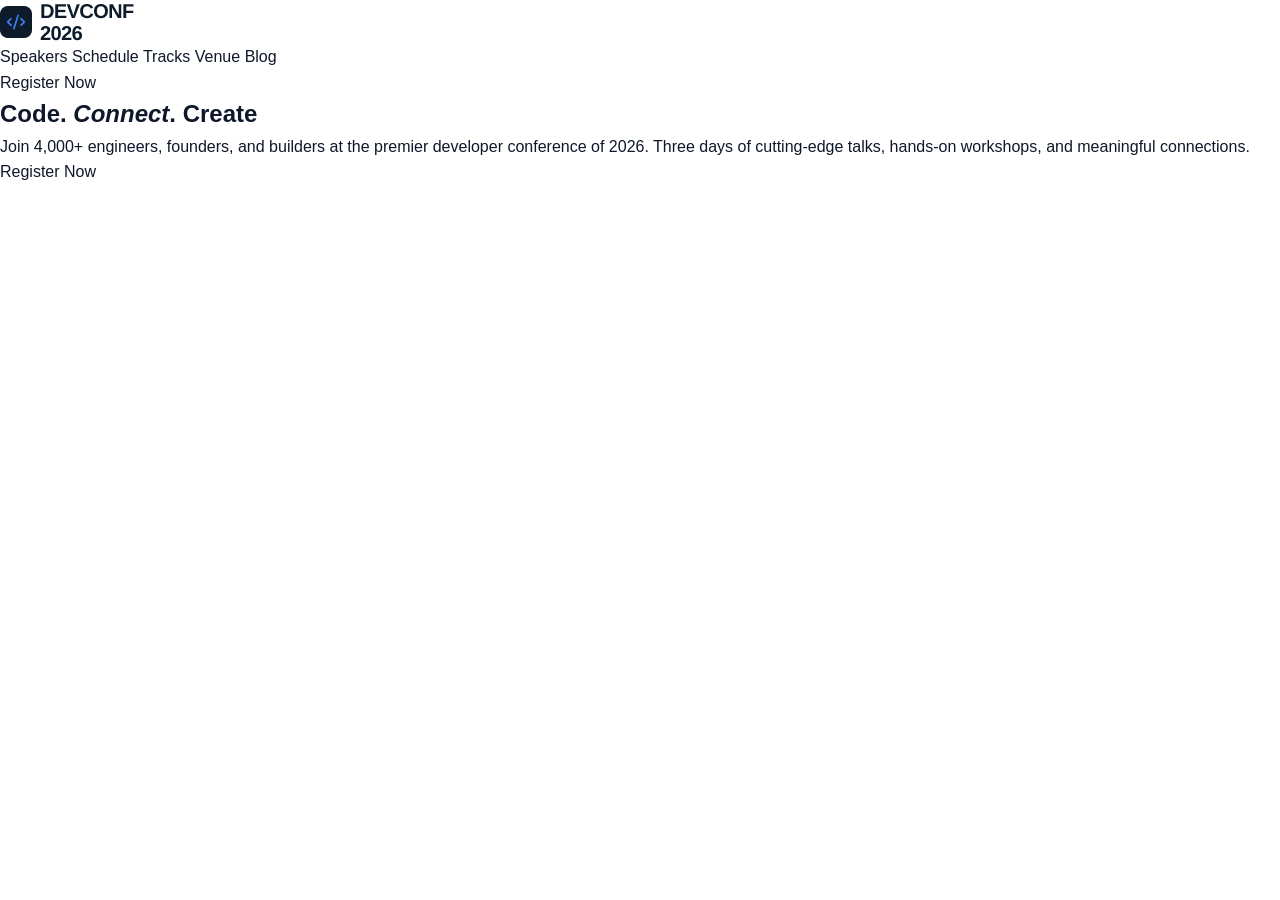
==== index.html @ ef8db21b "first task dn" ====
<!DOCTYPE html>
<html lang="en">
<head>
    <meta charset="UTF-8">
    <meta name="viewport" content="width=device-width, initial-scale=1.0">
    <title>DEVCONF 2026</title>
    <link rel="stylesheet" href="./style.css">
</head>
<body>
    <header class="navbar">
    <a href="#top" class="logo">
      <img src="./assets/logo.png" alt="DEVCONF 2026 logo" class="logo-img">
    </a>

    <nav class="nav-links">
      <a href="#speakers">Speakers</a>
      <a href="#schedule">Schedule</a>
      <a href="#tracks">Tracks</a>
      <a href="#venue">Venue</a>
      <a href="#blog">Blog</a>
    </nav>

    <a href="#pricing" class="btn btn-primary nav-cta">Register Now</a>
  </header>
  <section class="hero" id="top">
    <div class="hero-overlay"></div>
    <div class="hero-content">
      <h1 class="hero-heading">Code. <em>Connect</em>. Create</h1>
      <p class="hero-subtext">
        Join 4,000+ engineers, founders, and builders at the premier
        developer conference of 2026. Three days of cutting-edge talks,
        hands-on workshops, and meaningful connections.
      </p>
      <a href="#pricing" class="btn btn-primary hero-cta">Register Now</a>
    </div>
  </section>

</body>
</html>
---- style.css ----
:root {
  --bg: #FFFFFF;
  --bg-soft: #F8FAFC;
  --border: #E6E9F0;
  --text: #0F172A;
  --text-muted: #64748B;
  --accent: #3D5AFE;
  --accent-dark: #2F46D6;
  --navy: #0F1B33;
  --navy-soft: #C9D3F5;

  --font-body: 'Inter', sans-serif;
  --max-width: 1140px;
}
* {
  box-sizing: border-box;
  margin: 0;
  padding: 0;
}

html {
  scroll-behavior: smooth;
}

body {
  background: var(--bg);
  color: var(--text);
  font-family: var(--font-body);
  line-height: 1.6;
  -webkit-font-smoothing: antialiased;
}

a {
  color: inherit;
  text-decoration: none;
}
ul {
  list-style: none;
}

img {
  display: block;
  max-width: 100%;
}

:focus-visible {
  outline: 2px solid var(--accent);
  outline-offset: 3px;
}

.section-heading {
  font-weight: 800;
  font-size: clamp(1.75rem, 3vw, 2.4rem);
  text-align: center;
  margin-bottom: 0.6rem;
  letter-spacing: -0.01em;
}

.section-subtext {
  text-align: center;
  color: var(--text-muted);
  margin-bottom: 3rem;
}
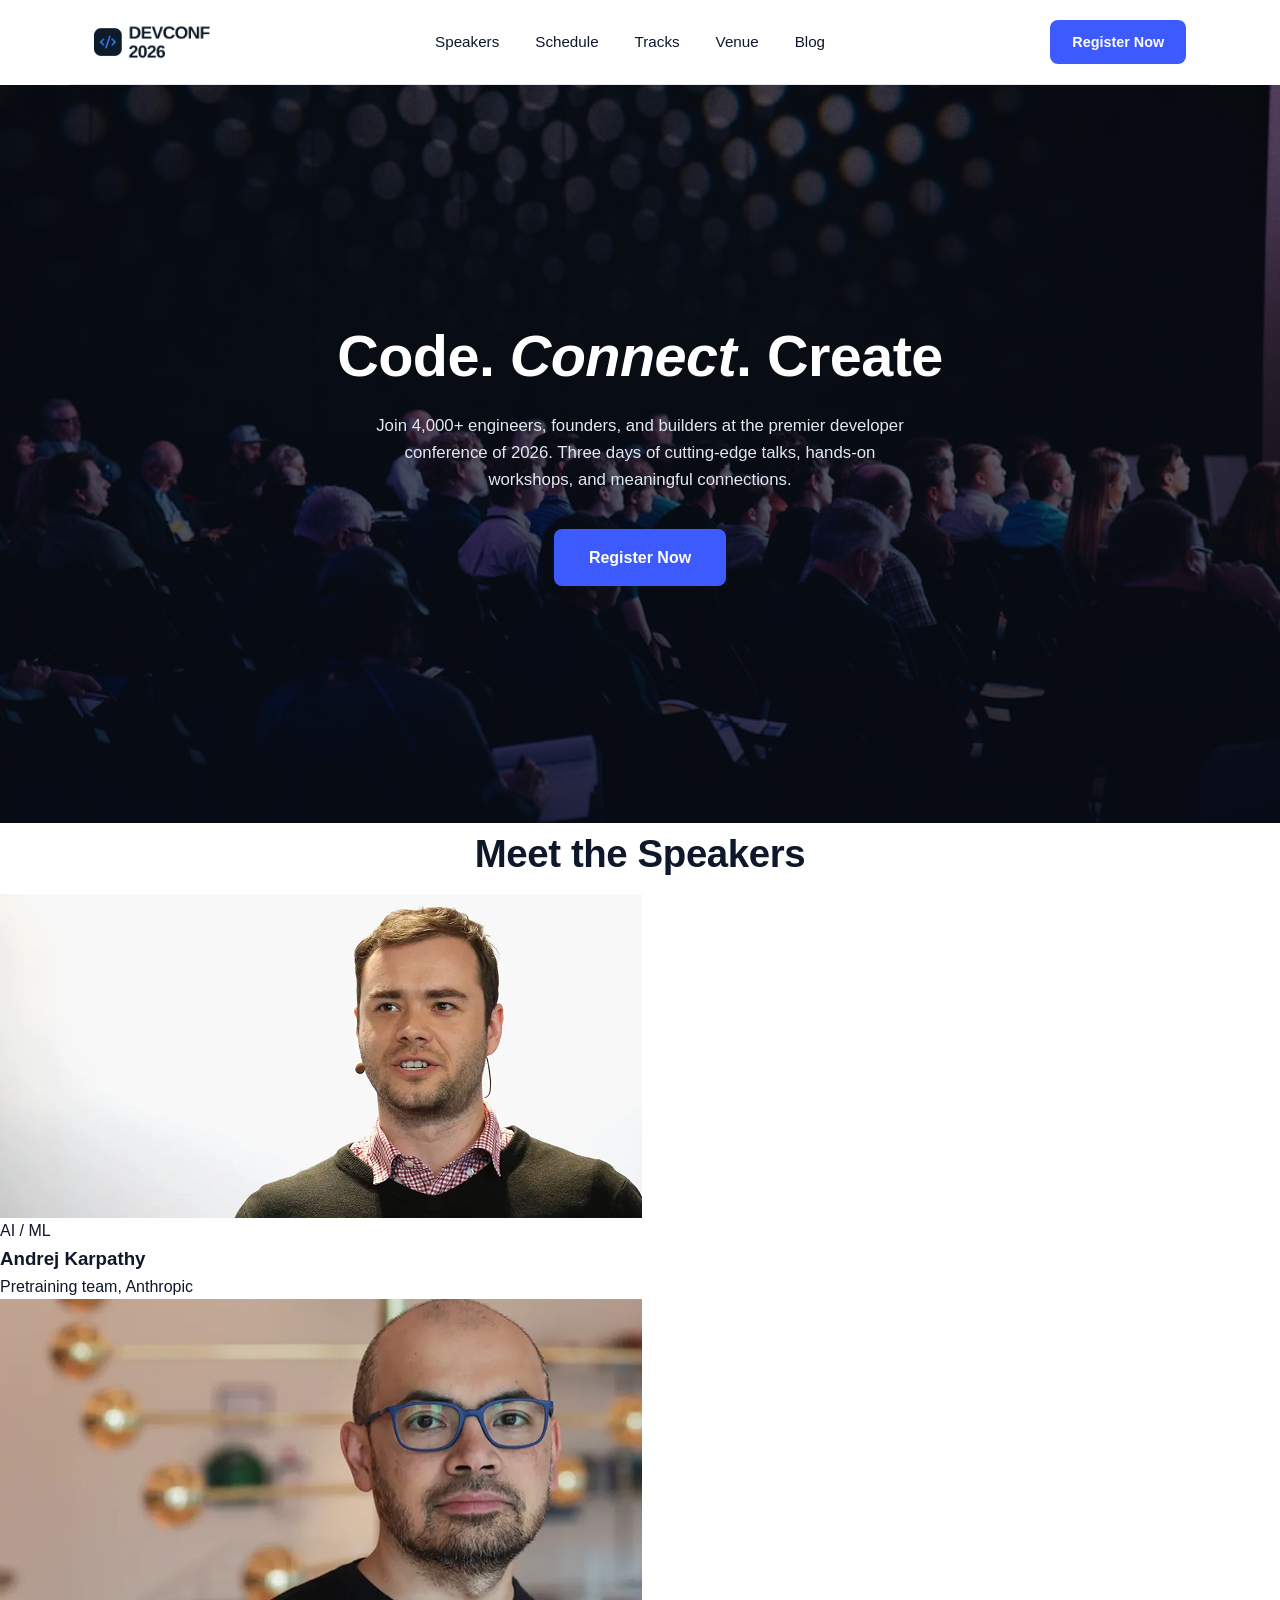
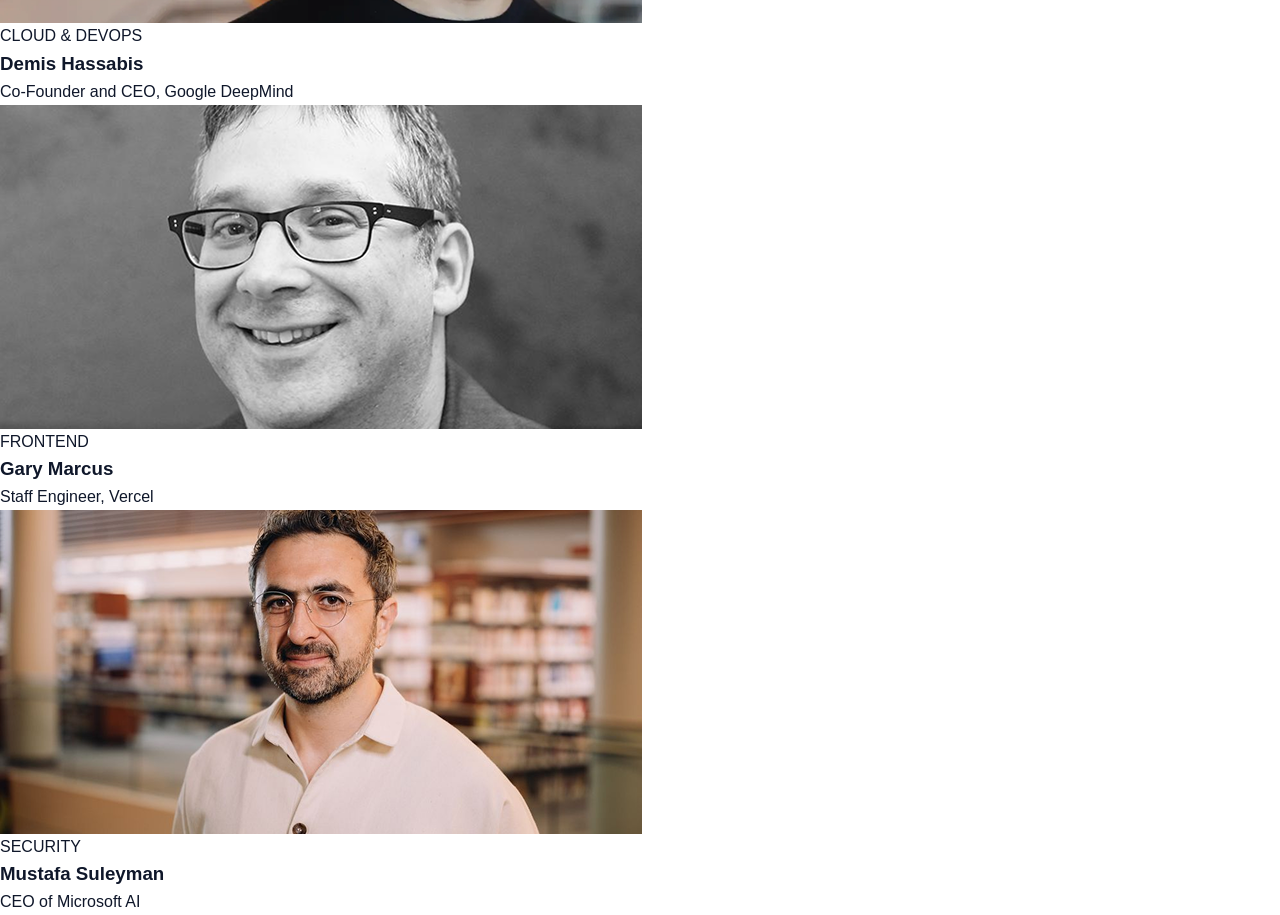
==== commit 67ceac10: "speakers without colour" ====
--- a/index.html
+++ b/index.html
@@ -34,6 +34,48 @@
       <a href="#pricing" class="btn btn-primary hero-cta">Register Now</a>
     </div>
   </section>
+ <section class="speakers" id="speakers">
+    <h2 class="section-heading">Meet the Speakers</h2>
 
+    <div class="speaker-grid">
+
+      <article class="speaker-card">
+        <img src="./assets/andrej.png" alt="Photo of Andrej Karpathy" class="speaker-photo">
+        <div class="speaker-body">
+          <span class="tag">AI / ML</span>
+          <h3 class="speaker-name">Andrej Karpathy</h3>
+          <p class="speaker-title">Pretraining team, Anthropic</p>
+        </div>
+      </article>
+
+      <article class="speaker-card">
+        <img src="./assets/demis.png" alt="Photo of Demis Hassabis" class="speaker-photo">
+        <div class="speaker-body">
+          <span class="tag">CLOUD &amp; DEVOPS</span>
+          <h3 class="speaker-name">Demis Hassabis</h3>
+          <p class="speaker-title">Co-Founder and CEO, Google DeepMind</p>
+        </div>
+      </article>
+
+      <article class="speaker-card">
+        <img src="./assets/gary.png" alt="Photo of Gary Marcus" class="speaker-photo">
+        <div class="speaker-body">
+          <span class="tag">FRONTEND</span>
+          <h3 class="speaker-name">Gary Marcus</h3>
+          <p class="speaker-title">Staff Engineer, Vercel</p>
+        </div>
+      </article>
+
+      <article class="speaker-card">
+        <img src="./assets/mustafa.png" alt="Photo of Mustafa Suleyman" class="speaker-photo">
+        <div class="speaker-body">
+          <span class="tag">SECURITY</span>
+          <h3 class="speaker-name">Mustafa Suleyman</h3>
+          <p class="speaker-title">CEO of Microsoft AI</p>
+        </div>
+      </article>
+
+    </div>
+  </section>
 </body>
 </html>
--- a/style.css
+++ b/style.css
@@ -5,7 +5,7 @@
   --text: #0F172A;
   --text-muted: #64748B;
   --accent: #3D5AFE;
-  --accent-dark: #2F46D6;
+  --accent-dark: #2fbdd6;
   --navy: #0F1B33;
   --navy-soft: #C9D3F5;
 
@@ -61,3 +61,122 @@
   color: var(--text-muted);
   margin-bottom: 3rem;
 }
+.btn {
+  display: inline-block;
+  font-family: var(--font-body);
+  font-weight: 600;
+  font-size: 0.95rem;
+  padding: 0.75rem 1.6rem;
+  border-radius: 8px;
+  border: 1.5px solid transparent;
+  cursor: pointer;
+  transition: transform 0.15s ease, background 0.15s ease, border-color 0.15s ease;
+}
+
+.btn:hover {
+  transform: translateY(-2px);
+}
+
+.btn-primary {
+  background: var(--accent);
+  color: #FFFFFF;
+}
+
+.btn-primary:hover {
+  background: var(--accent-dark);
+}
+
+.btn-outline {
+  background: #FFFFFF;
+  color: var(--accent);
+  border-color: var(--accent);
+}
+
+.btn-outline:hover {
+  background: var(--accent);
+  color: #FFFFFF;
+}
+.navbar {
+  display: flex;
+  align-items: center;
+  justify-content: space-between;
+  max-width: var(--max-width);
+  margin: 0 auto;
+  padding: 1.25rem 1.5rem;
+  border-bottom: 1px solid var(--border);
+}
+
+.logo-img {
+  height: 38px;
+  width: auto;
+}
+
+.nav-links {
+  display: flex;
+  gap: 2.25rem;
+  font-size: 0.95rem;
+  font-weight: 500;
+}
+
+.nav-links a {
+  color: var(--text);
+  transition: color 0.15s ease;
+}
+
+.nav-links a:hover {
+  color: var(--accent);
+}
+
+.nav-cta {
+  padding: 0.6rem 1.3rem;
+  font-size: 0.9rem;
+}
+.hero {
+  position: relative;
+  min-height: 82vh;
+  display: flex;
+  align-items: center;
+  justify-content: center;
+  background: url('./assets/banner.jpg') center / cover no-repeat;
+  overflow: hidden;
+}
+
+.hero-overlay {
+  position: absolute;
+  inset: 0;
+  background: linear-gradient(180deg, rgba(6, 10, 20, 0.55) 0%, rgba(6, 10, 20, 0.78) 100%);
+}
+
+.hero-content {
+  position: relative;
+  z-index: 1;
+  text-align: center;
+  max-width: 700px;
+  padding: 0 1.5rem;
+  color: #FFFFFF;
+}
+
+.hero-heading {
+  font-weight: 800;
+  font-size: clamp(2.25rem, 5.5vw, 3.6rem);
+  line-height: 1.15;
+  margin-bottom: 1.5rem;
+  letter-spacing: -0.01em;
+}
+
+.hero-heading em {
+  font-style: italic;
+  font-weight: 800;
+}
+
+.hero-subtext {
+  color: #E2E8F0;
+  font-size: 1.05rem;
+  max-width: 560px;
+  margin: 0 auto 2.25rem;
+}
+
+.hero-cta {
+  font-size: 1rem;
+  padding: 0.9rem 2.1rem;
+}
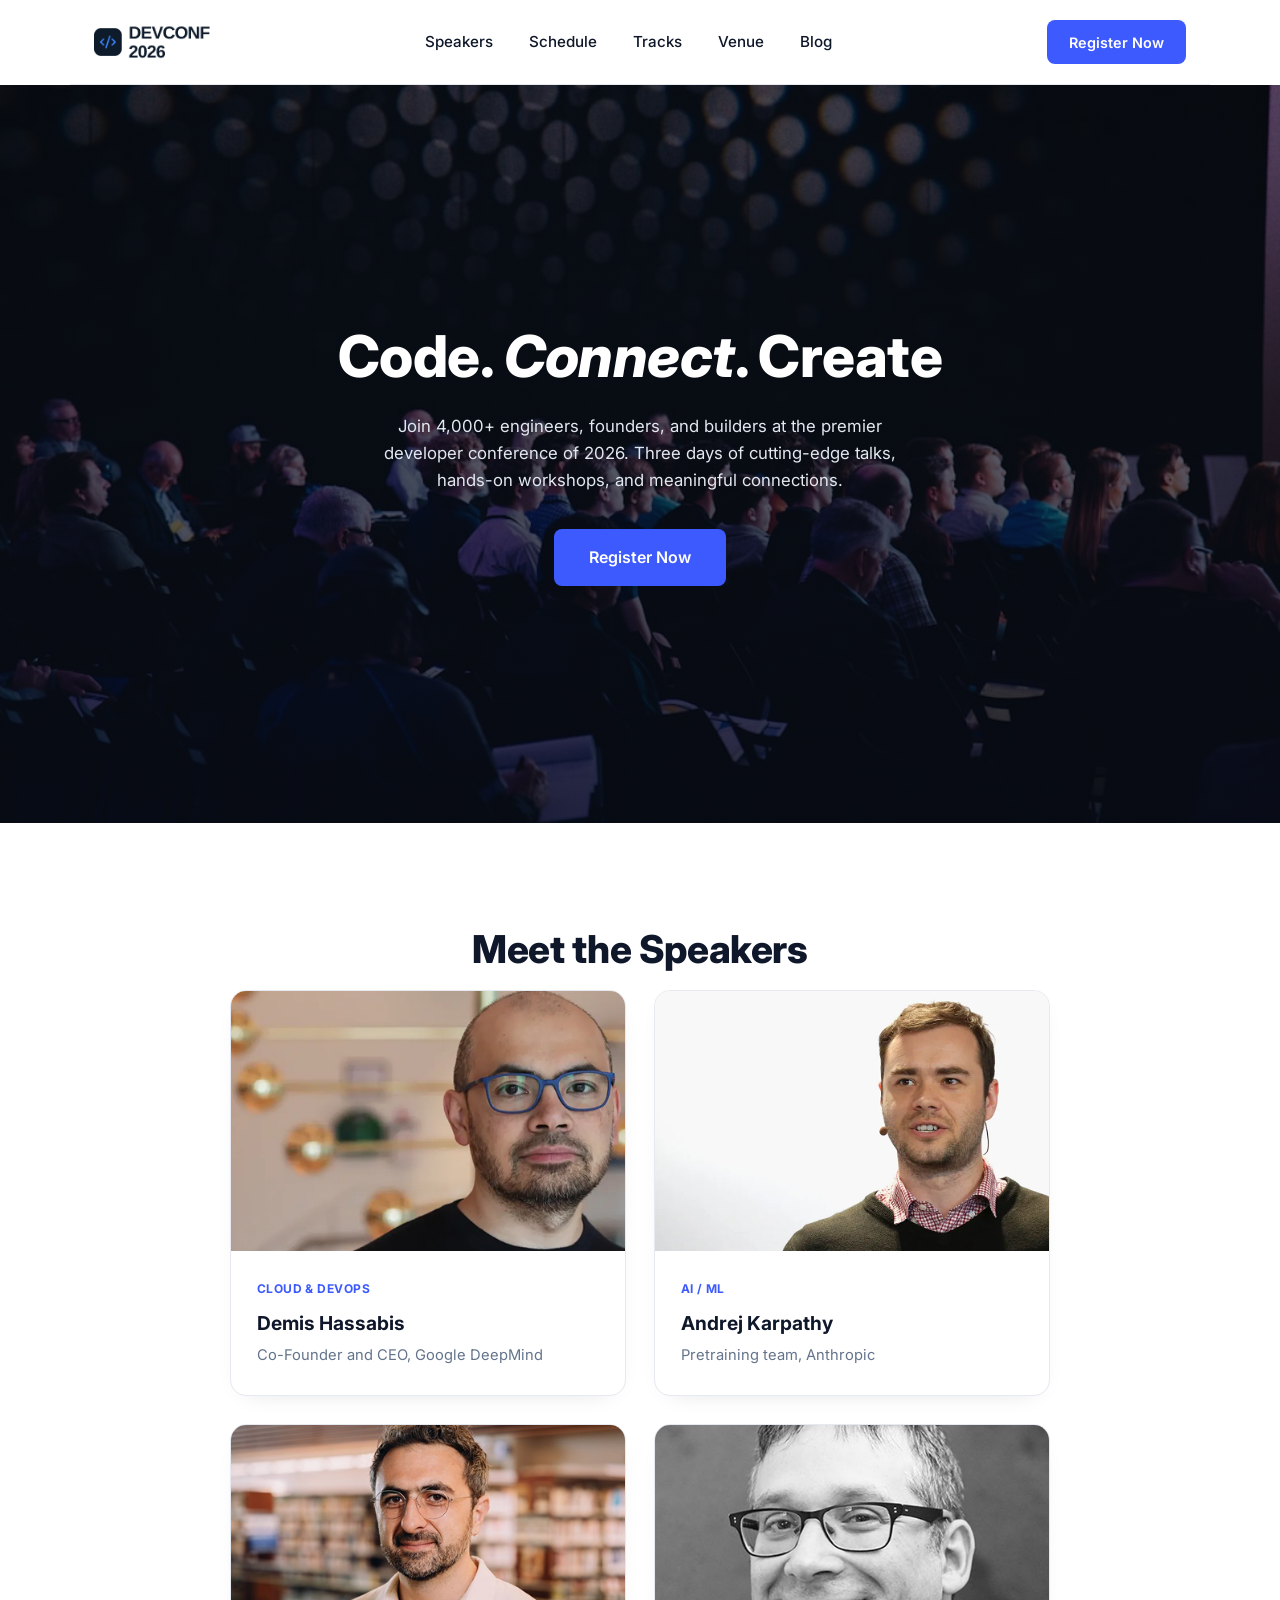
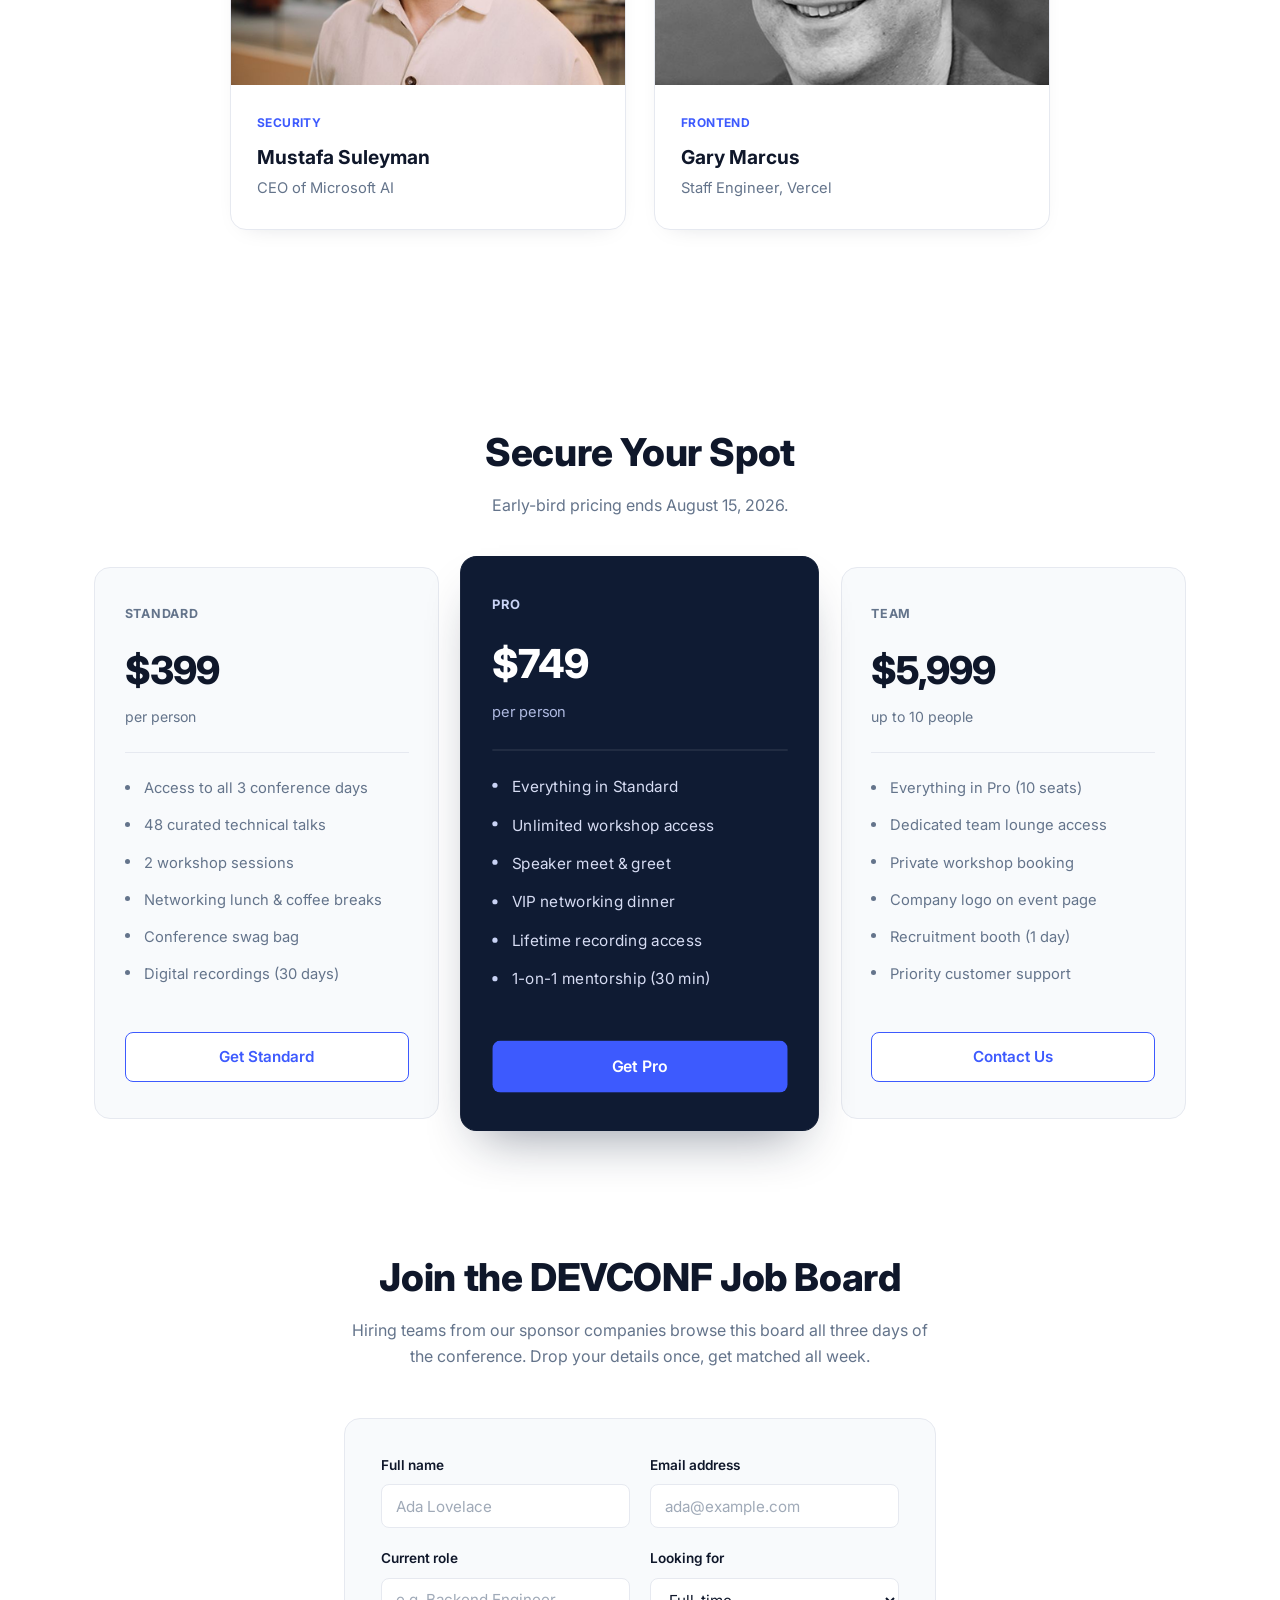
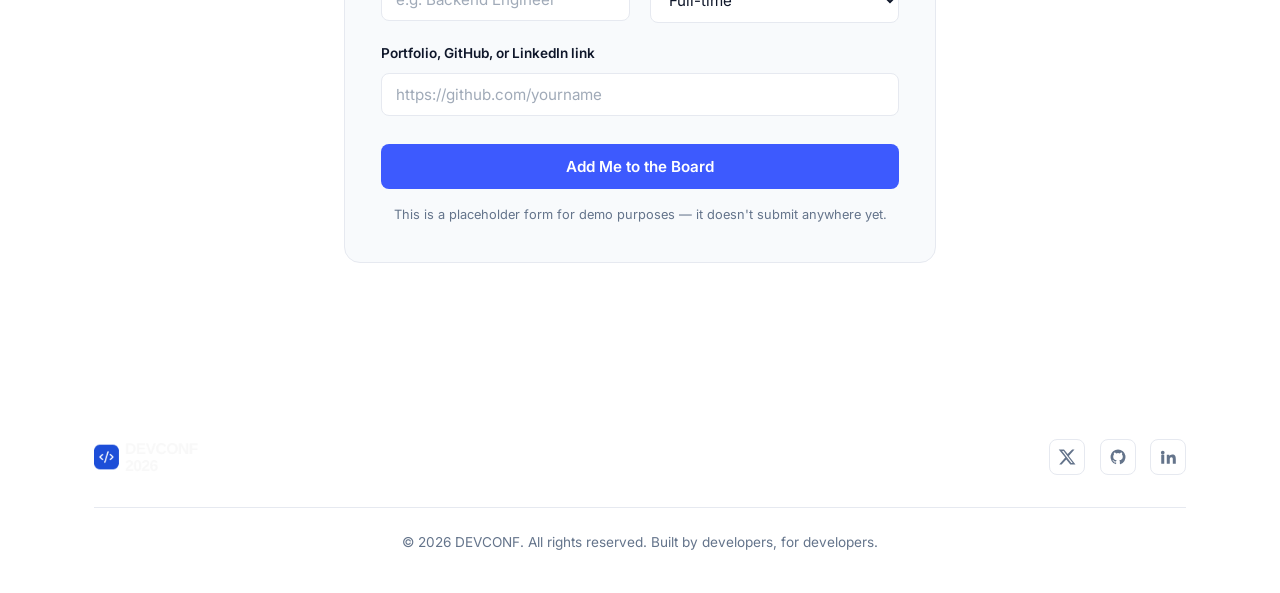
==== commit 2e319d79: "first commit" ====
--- a/index.html
+++ b/index.html
@@ -4,6 +4,9 @@
     <meta charset="UTF-8">
     <meta name="viewport" content="width=device-width, initial-scale=1.0">
     <title>DEVCONF 2026</title>
+    <link rel="preconnect" href="https://fonts.googleapis.com">
+  <link rel="preconnect" href="https://fonts.gstatic.com" crossorigin>
+  <link href="https://fonts.googleapis.com/css2?family=Inter:wght@400;500;600;700;800&display=swap" rel="stylesheet">
     <link rel="stylesheet" href="./style.css">
 </head>
 <body>
@@ -39,6 +42,15 @@
 
     <div class="speaker-grid">
 
+       <article class="speaker-card">
+        <img src="./assets/demis.png" alt="Photo of Demis Hassabis" class="speaker-photo">
+        <div class="speaker-body">
+          <span class="tag">CLOUD & DEVOPS</span>
+          <h3 class="speaker-name">Demis Hassabis</h3>
+          <p class="speaker-title">Co-Founder and CEO, Google DeepMind</p>
+        </div>
+      </article>
+
       <article class="speaker-card">
         <img src="./assets/andrej.png" alt="Photo of Andrej Karpathy" class="speaker-photo">
         <div class="speaker-body">
@@ -48,12 +60,13 @@
         </div>
       </article>
 
+      
       <article class="speaker-card">
-        <img src="./assets/demis.png" alt="Photo of Demis Hassabis" class="speaker-photo">
-        <div class="speaker-body">
-          <span class="tag">CLOUD &amp; DEVOPS</span>
-          <h3 class="speaker-name">Demis Hassabis</h3>
-          <p class="speaker-title">Co-Founder and CEO, Google DeepMind</p>
+        <img src="./assets/mustafa.png" alt="Photo of Mustafa Suleyman" class="speaker-photo">
+        <div class="speaker-body">
+          <span class="tag">SECURITY</span>
+          <h3 class="speaker-name">Mustafa Suleyman</h3>
+          <p class="speaker-title">CEO of Microsoft AI</p>
         </div>
       </article>
 
@@ -66,16 +79,136 @@
         </div>
       </article>
 
-      <article class="speaker-card">
-        <img src="./assets/mustafa.png" alt="Photo of Mustafa Suleyman" class="speaker-photo">
-        <div class="speaker-body">
-          <span class="tag">SECURITY</span>
-          <h3 class="speaker-name">Mustafa Suleyman</h3>
-          <p class="speaker-title">CEO of Microsoft AI</p>
-        </div>
-      </article>
-
-    </div>
-  </section>
+      </div>
+  </section>
+  
+ <section class="pricing" id="pricing">
+    <h2 class="section-heading">Secure Your Spot</h2>
+    <p class="section-subtext">Early-bird pricing ends August 15, 2026.</p>
+
+    <div class="pricing-grid">
+
+      <div class="price-card">
+        <p class="price-label">STANDARD</p>
+        <p class="price-amount">$399</p>
+        <p class="price-period">per person</p>
+        <hr class="price-divider">
+        <ul class="price-features">
+          <li>Access to all 3 conference days</li>
+          <li>48 curated technical talks</li>
+          <li>2 workshop sessions</li>
+          <li>Networking lunch & coffee breaks</li>
+          <li>Conference swag bag</li>
+          <li>Digital recordings (30 days)</li>
+        </ul>
+        <a href="#" class="btn btn-outline">Get Standard</a>
+      </div>
+
+      <div class="price-card price-card-featured">
+        <p class="price-label">PRO</p>
+        <p class="price-amount">$749</p>
+        <p class="price-period">per person</p>
+        <hr class="price-divider">
+        <ul class="price-features">
+          <li>Everything in Standard</li>
+          <li>Unlimited workshop access</li>
+          <li>Speaker meet & greet</li>
+          <li>VIP networking dinner</li>
+          <li>Lifetime recording access</li>
+          <li>1-on-1 mentorship (30 min)</li>
+        </ul>
+        <a href="#" class="btn btn-primary">Get Pro</a>
+      </div>
+
+      <div class="price-card">
+        <p class="price-label">TEAM</p>
+        <p class="price-amount">$5,999</p>
+        <p class="price-period">up to 10 people</p>
+        <hr class="price-divider">
+        <ul class="price-features">
+          <li>Everything in Pro (10 seats)</li>
+          <li>Dedicated team lounge access</li>
+          <li>Private workshop booking</li>
+          <li>Company logo on event page</li>
+          <li>Recruitment booth (1 day)</li>
+          <li>Priority customer support</li>
+        </ul>
+        <a href="#" class="btn btn-outline">Contact Us</a>
+      </div>
+
+    </div>
+  </section>
+  <section class="job-board" id="job-board">
+    <h2 class="section-heading">Join the DEVCONF Job Board</h2>
+    <p class="section-subtext">
+      Hiring teams from our sponsor companies browse this board all
+      three days of the conference. Drop your details once, get matched
+      all week.
+    </p>
+ 
+    <form class="job-form" action="#" method="post">
+      <div class="form-row">
+        <div class="form-group">
+          <label for="full-name">Full name</label>
+          <input type="text" id="full-name" name="full-name" placeholder="Ada Lovelace" required>
+        </div>
+        <div class="form-group">
+          <label for="email">Email address</label>
+          <input type="email" id="email" name="email" placeholder="ada@example.com" required>
+        </div>
+      </div>
+ 
+      <div class="form-row">
+        <div class="form-group">
+          <label for="role">Current role</label>
+          <input type="text" id="role" name="role" placeholder="e.g. Backend Engineer">
+        </div>
+        <div class="form-group">
+          <label for="looking-for">Looking for</label>
+          <select id="looking-for" name="looking-for">
+            <option value="full-time">Full-time</option>
+            <option value="contract">Contract</option>
+            <option value="internship">Internship</option>
+            <option value="open-to-chat">Just open to chat</option>
+          </select>
+        </div>
+      </div>
+ 
+      <div class="form-group">
+        <label for="profile-link">Portfolio, GitHub, or LinkedIn link</label>
+        <input type="url" id="profile-link" name="profile-link" placeholder="https://github.com/yourname">
+      </div>
+ 
+      <button type="submit" class="btn btn-primary form-submit">Add Me to the Board</button>
+      <p class="form-note">This is a placeholder form for demo purposes — it doesn't submit anywhere yet.</p>
+    </form>
+  </section>
+
+    </div>
+  </section>
+  <footer class="footer">
+    <div class="footer-top">
+      <img src="./assets/footer-logo.png" alt="DEVCONF 2026 logo" class="footer-logo">
+
+      <div class="footer-socials">
+        <a href="#" aria-label="DEVCONF on X" class="social-link">
+          <svg viewBox="0 0 24 24" width="18" height="18" fill="currentColor"><path d="M18.9 2H22l-7.6 8.7L23.3 22h-6.9l-5.4-6.6L4.8 22H1.6l8.1-9.3L1 2h7l4.9 6.1L18.9 2Zm-1.2 18h1.9L7.4 3.9H5.4L17.7 20Z"/></svg>
+        </a>
+        <a href="#" aria-label="DEVCONF on GitHub" class="social-link">
+          <svg viewBox="0 0 24 24" width="18" height="18" fill="currentColor"><path d="M12 2a10 10 0 0 0-3.16 19.49c.5.09.68-.22.68-.48v-1.7c-2.78.6-3.37-1.34-3.37-1.34-.46-1.15-1.11-1.46-1.11-1.46-.9-.62.07-.6.07-.6 1 .07 1.53 1.03 1.53 1.03.9 1.52 2.34 1.08 2.91.83.09-.65.35-1.08.63-1.33-2.22-.25-4.56-1.11-4.56-4.95 0-1.1.39-1.99 1.03-2.69-.1-.25-.45-1.27.1-2.65 0 0 .84-.27 2.75 1.02a9.4 9.4 0 0 1 5 0c1.9-1.29 2.74-1.02 2.74-1.02.56 1.38.21 2.4.1 2.65.65.7 1.03 1.59 1.03 2.69 0 3.85-2.35 4.7-4.58 4.94.36.31.68.92.68 1.85v2.75c0 .26.18.58.69.48A10 10 0 0 0 12 2Z"/></svg>
+        </a>
+        <a href="#" aria-label="DEVCONF on LinkedIn" class="social-link">
+          <svg viewBox="0 0 24 24" width="18" height="18" fill="currentColor"><path d="M4.98 3.5a2.5 2.5 0 1 1 0 5 2.5 2.5 0 0 1 0-5ZM3 9h4v12H3V9Zm7 0h3.8v1.71h.05c.53-1 1.83-2.06 3.77-2.06 4.03 0 4.78 2.65 4.78 6.1V21h-4v-5.6c0-1.34-.02-3.06-1.87-3.06-1.87 0-2.16 1.46-2.16 2.97V21h-4V9Z"/></svg>
+        </a>
+      </div>
+    </div>
+
+    <hr class="footer-divider">
+
+    <p class="footer-copy">© 2026 DEVCONF. All rights reserved. Built by developers, for developers.</p>
+  </footer>
+
+</body>
+</html>
 </body>
 </html>
--- a/style.css
+++ b/style.css
@@ -180,3 +180,324 @@
   font-size: 1rem;
   padding: 0.9rem 2.1rem;
 }
+.speakers {
+  max-width: var(--max-width);
+  margin: 0 auto;
+  padding: 6rem 1.5rem;
+}
+
+.speaker-grid {
+  display: grid;
+  grid-template-columns: repeat(2, 1fr);
+  gap: 1.75rem;
+  max-width: 820px;
+  margin: 0 auto;
+}
+
+.speaker-card {
+  background: #FFFFFF;
+  border: 1px solid var(--border);
+  border-radius: 16px;
+  overflow: hidden;
+  box-shadow: 0 8px 24px -18px rgba(15, 23, 42, 0.25);
+  transition: transform 0.2s ease, box-shadow 0.2s ease;
+}
+
+.speaker-card:hover {
+  transform: translateY(-4px);
+  box-shadow: 0 16px 32px -18px rgba(15, 23, 42, 0.3);
+}
+
+.speaker-photo {
+  width: 100%;
+  height: 260px;
+  object-fit: cover;
+}
+
+.speaker-body {
+  padding: 1.5rem 1.6rem 1.75rem;
+}
+
+.tag {
+  display: inline-block;
+  font-size: 0.75rem;
+  font-weight: 700;
+  letter-spacing: 0.04em;
+  color: var(--accent);
+  margin-bottom: 0.6rem;
+}
+
+.speaker-name {
+  font-size: 1.2rem;
+  font-weight: 700;
+  margin-bottom: 0.3rem;
+}
+
+.speaker-title {
+  color: var(--text-muted);
+  font-size: 0.92rem;
+}
+.pricing {
+  max-width: var(--max-width);
+  margin: 0 auto;
+  padding: 6rem 1.5rem 8rem;
+}
+
+.pricing-grid {
+  display: grid;
+  grid-template-columns: repeat(3, 1fr);
+  gap: 1.75rem;
+  align-items: stretch;
+}
+
+.price-card {
+  background: var(--bg-soft);
+  border: 1px solid var(--border);
+  border-radius: 16px;
+  padding: 2.25rem 1.85rem;
+  display: flex;
+  flex-direction: column;
+}
+
+.price-card-featured {
+  background: var(--navy);
+  border-color: var(--navy);
+  color: #FFFFFF;
+  transform: scale(1.04);
+  box-shadow: 0 24px 48px -20px rgba(15, 27, 51, 0.45);
+}
+
+.price-label {
+  font-size: 0.78rem;
+  font-weight: 700;
+  letter-spacing: 0.06em;
+  color: var(--text-muted);
+  margin-bottom: 1rem;
+}
+
+.price-card-featured .price-label {
+  color: var(--navy-soft);
+}
+
+.price-amount {
+  font-size: 2.4rem;
+  font-weight: 800;
+  letter-spacing: -0.02em;
+  margin-bottom: 0.3rem;
+}
+
+.price-period {
+  font-size: 0.88rem;
+  color: var(--text-muted);
+}
+
+.price-card-featured .price-period {
+  color: #AEB9E0;
+}
+
+.price-divider {
+  border: none;
+  border-top: 1px solid var(--border);
+  margin: 1.5rem 0;
+}
+
+.price-card-featured .price-divider {
+  border-top-color: rgba(255, 255, 255, 0.15);
+}
+
+.price-features {
+  flex: 1;
+  margin-bottom: 2rem;
+}
+
+.price-features li {
+  position: relative;
+  padding-left: 1.2rem;
+  margin-bottom: 0.85rem;
+  font-size: 0.92rem;
+  color: var(--text-muted);
+}
+
+.price-card-featured .price-features li {
+  color: #D6DCF3;
+}
+
+.price-features li::before {
+  content: '';
+  position: absolute;
+  left: 0;
+  top: 0.5em;
+  width: 5px;
+  height: 5px;
+  border-radius: 50%;
+  background: var(--text-muted);
+}
+
+.price-card-featured .price-features li::before {
+  background: var(--navy-soft);
+}
+
+.price-card .btn {
+  text-align: center;
+}
+
+.price-card-featured .btn-primary {
+  background: var(--accent);
+}
+.job-board {
+  max-width: 640px;
+  margin: 0 auto;
+  padding: 0 1.5rem 8rem;
+}
+
+.job-form {
+  background: var(--bg-soft);
+  border: 1px solid var(--border);
+  border-radius: 16px;
+  padding: 2.25rem;
+}
+
+.form-row {
+  display: grid;
+  grid-template-columns: 1fr 1fr;
+  gap: 1.25rem;
+}
+
+.form-group {
+  margin-bottom: 1.25rem;
+}
+
+.form-group label {
+  display: block;
+  font-size: 0.85rem;
+  font-weight: 600;
+  margin-bottom: 0.5rem;
+  color: var(--text);
+}
+
+.form-group input,
+.form-group select {
+  width: 100%;
+  font-family: var(--font-body);
+  font-size: 0.95rem;
+  color: var(--text);
+  background: #FFFFFF;
+  border: 1.5px solid var(--border);
+  border-radius: 8px;
+  padding: 0.7rem 0.9rem;
+  transition: border-color 0.15s ease;
+}
+
+.form-group input::placeholder {
+  color: #A0AAB8;
+}
+
+.form-group input:focus,
+.form-group select:focus {
+  border-color: var(--accent);
+  outline: none;
+}
+
+.form-submit {
+  width: 100%;
+  text-align: center;
+  margin-top: 0.5rem;
+}
+
+.form-note {
+  text-align: center;
+  font-size: 0.8rem;
+  color: var(--text-muted);
+  margin-top: 1rem;
+}
+.footer {
+  max-width: var(--max-width);
+  margin: 0 auto;
+  padding: 3rem 1.5rem 2.5rem;
+}
+
+.footer-top {
+  display: flex;
+  align-items: center;
+  justify-content: space-between;
+  margin-bottom: 2rem;
+}
+
+.footer-logo {
+  height: 34px;
+  width: auto;
+}
+
+.footer-socials {
+  display: flex;
+  gap: 0.9rem;
+}
+
+.social-link {
+  width: 36px;
+  height: 36px;
+  display: flex;
+  align-items: center;
+  justify-content: center;
+  border: 1px solid var(--border);
+  border-radius: 8px;
+  color: var(--text-muted);
+  transition: color 0.15s ease, border-color 0.15s ease;
+}
+
+.social-link:hover {
+  color: var(--accent);
+  border-color: var(--accent);
+}
+
+.footer-divider {
+  border: none;
+  border-top: 1px solid var(--border);
+  margin-bottom: 1.5rem;
+}
+
+.footer-copy {
+  text-align: center;
+  color: var(--text-muted);
+  font-size: 0.85rem;
+}
+@media (max-width: 860px) {
+  .pricing-grid {
+    grid-template-columns: 1fr;
+  }
+
+  .price-card-featured {
+    transform: none;
+    order: -1;
+  }
+}
+
+@media (max-width: 700px) {
+  .nav-links {
+    display: none;
+  }
+
+  .speaker-grid {
+    grid-template-columns: 1fr;
+    max-width: 420px;
+  }
+
+  .form-row {
+    grid-template-columns: 1fr;
+  }
+
+  .job-form {
+    padding: 1.5rem;
+  }
+
+  .footer-top {
+    flex-direction: column;
+    gap: 1.25rem;
+  }
+}
+
+@media (prefers-reduced-motion: reduce) {
+  * {
+    transition: none !important;
+  }
+}
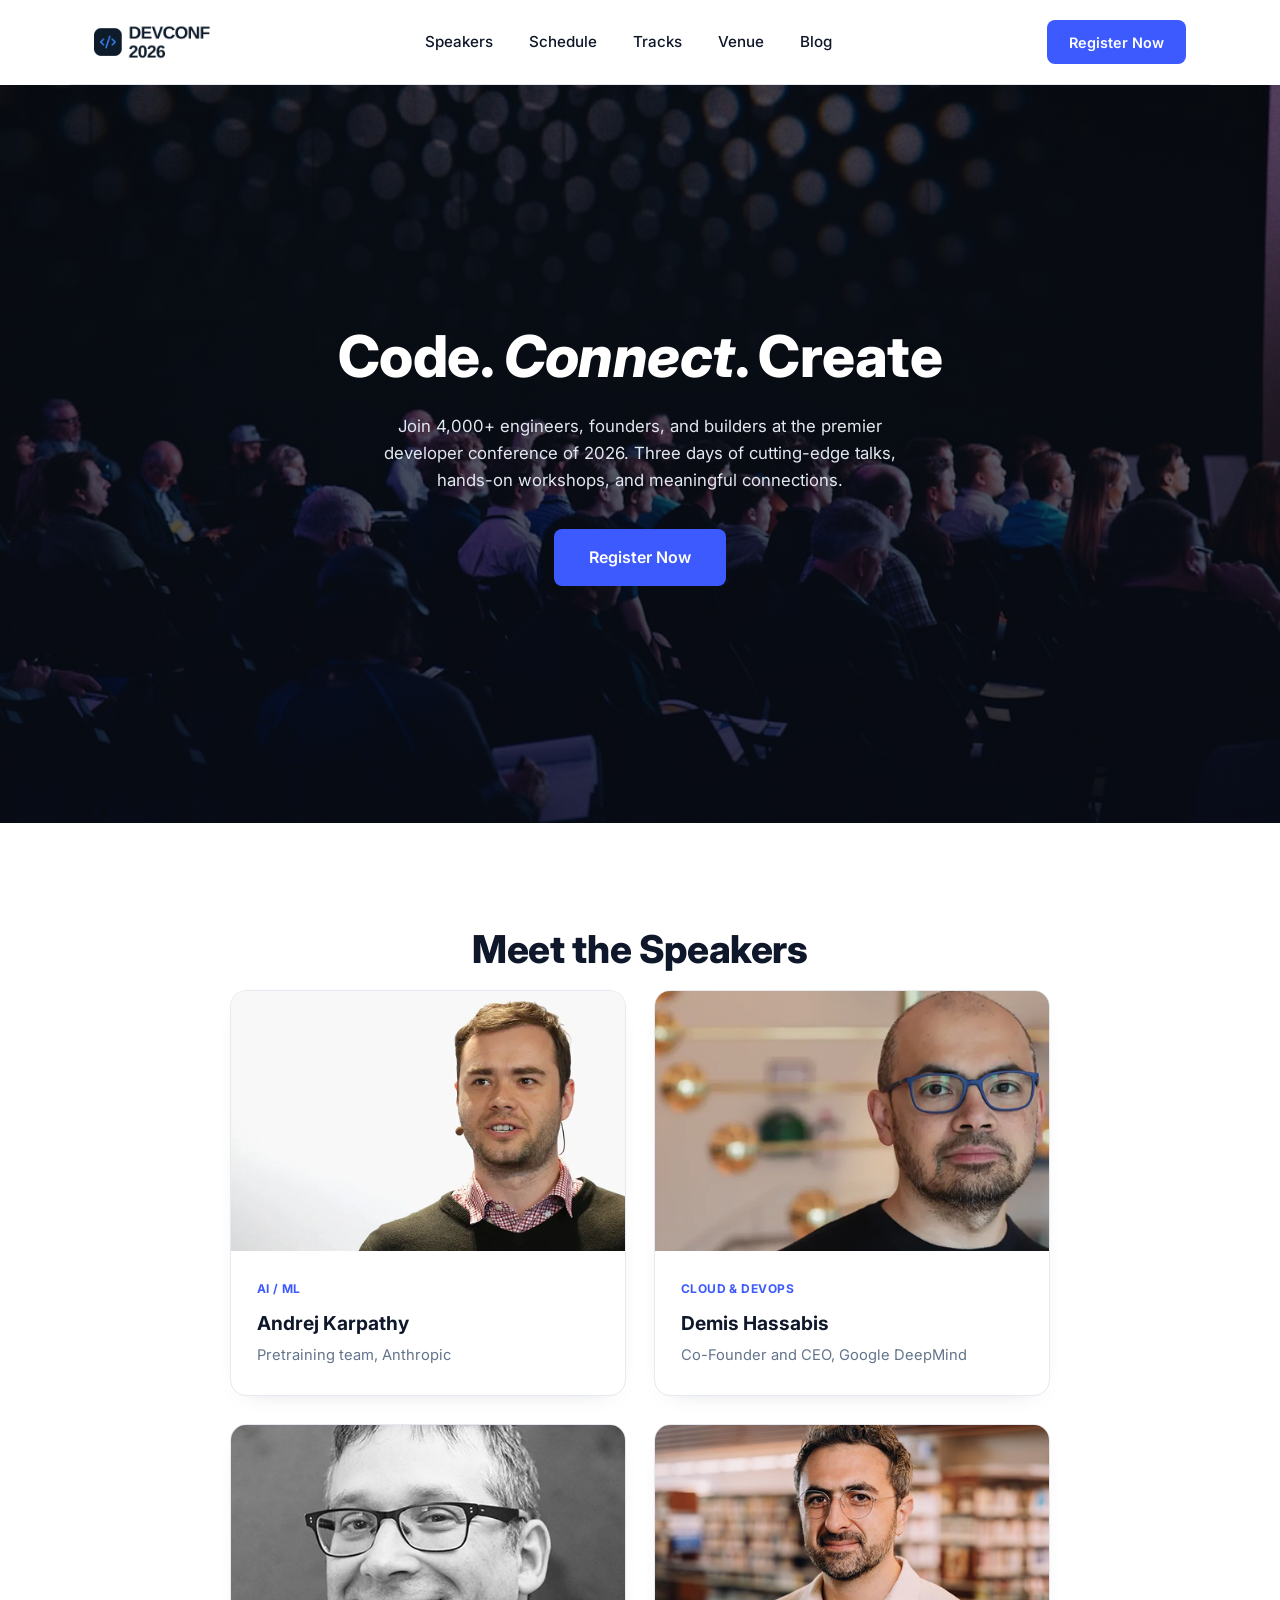
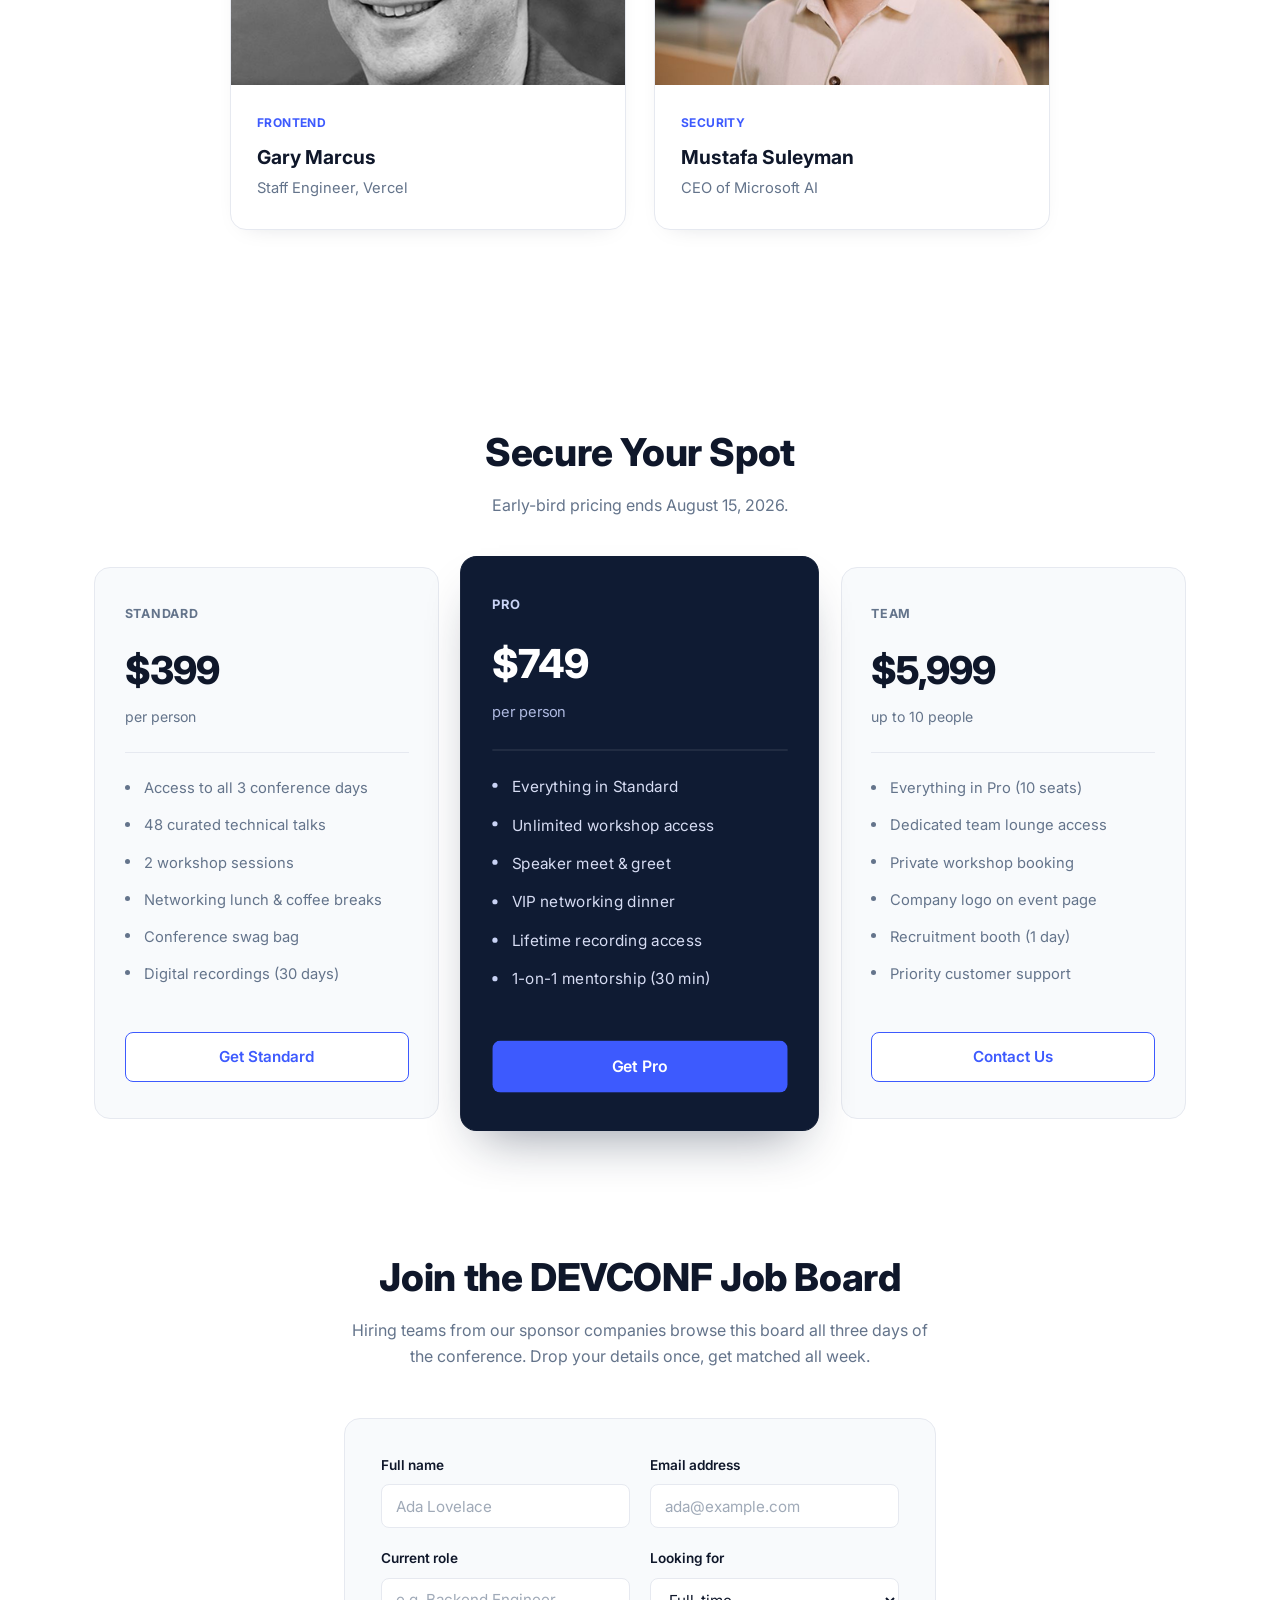
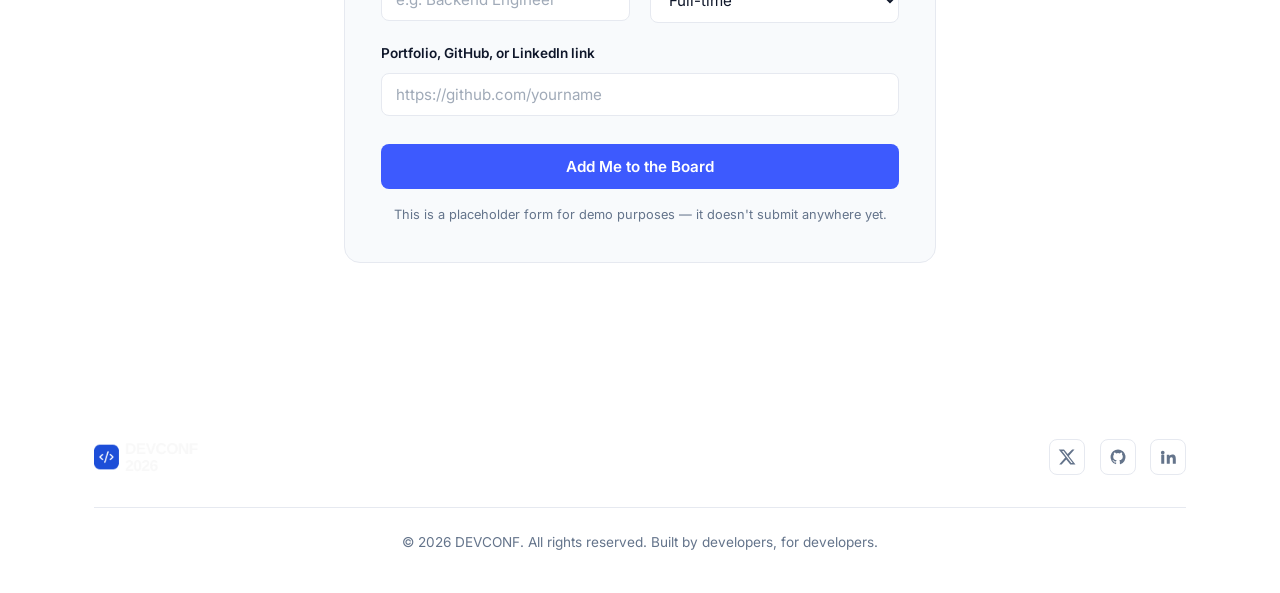
==== commit 8a06b075: "thanks added" ====
--- a/index.html
+++ b/index.html
@@ -42,7 +42,16 @@
 
     <div class="speaker-grid">
 
-       <article class="speaker-card">
+      <article class="speaker-card">
+        <img src="./assets/andrej.png" alt="Photo of Andrej Karpathy" class="speaker-photo">
+        <div class="speaker-body">
+          <span class="tag">AI / ML</span>
+          <h3 class="speaker-name">Andrej Karpathy</h3>
+          <p class="speaker-title">Pretraining team, Anthropic</p>
+        </div>
+      </article>
+
+      <article class="speaker-card">
         <img src="./assets/demis.png" alt="Photo of Demis Hassabis" class="speaker-photo">
         <div class="speaker-body">
           <span class="tag">CLOUD & DEVOPS</span>
@@ -51,31 +60,22 @@
         </div>
       </article>
 
-      <article class="speaker-card">
-        <img src="./assets/andrej.png" alt="Photo of Andrej Karpathy" class="speaker-photo">
-        <div class="speaker-body">
-          <span class="tag">AI / ML</span>
-          <h3 class="speaker-name">Andrej Karpathy</h3>
-          <p class="speaker-title">Pretraining team, Anthropic</p>
-        </div>
-      </article>
-
       
+      <article class="speaker-card">
+        <img src="./assets/gary.png" alt="Photo of Gary Marcus" class="speaker-photo">
+        <div class="speaker-body">
+          <span class="tag">FRONTEND</span>
+          <h3 class="speaker-name">Gary Marcus</h3>
+          <p class="speaker-title">Staff Engineer, Vercel</p>
+        </div>
+      </article>
+
       <article class="speaker-card">
         <img src="./assets/mustafa.png" alt="Photo of Mustafa Suleyman" class="speaker-photo">
         <div class="speaker-body">
           <span class="tag">SECURITY</span>
           <h3 class="speaker-name">Mustafa Suleyman</h3>
           <p class="speaker-title">CEO of Microsoft AI</p>
-        </div>
-      </article>
-
-      <article class="speaker-card">
-        <img src="./assets/gary.png" alt="Photo of Gary Marcus" class="speaker-photo">
-        <div class="speaker-body">
-          <span class="tag">FRONTEND</span>
-          <h3 class="speaker-name">Gary Marcus</h3>
-          <p class="speaker-title">Staff Engineer, Vercel</p>
         </div>
       </article>
 
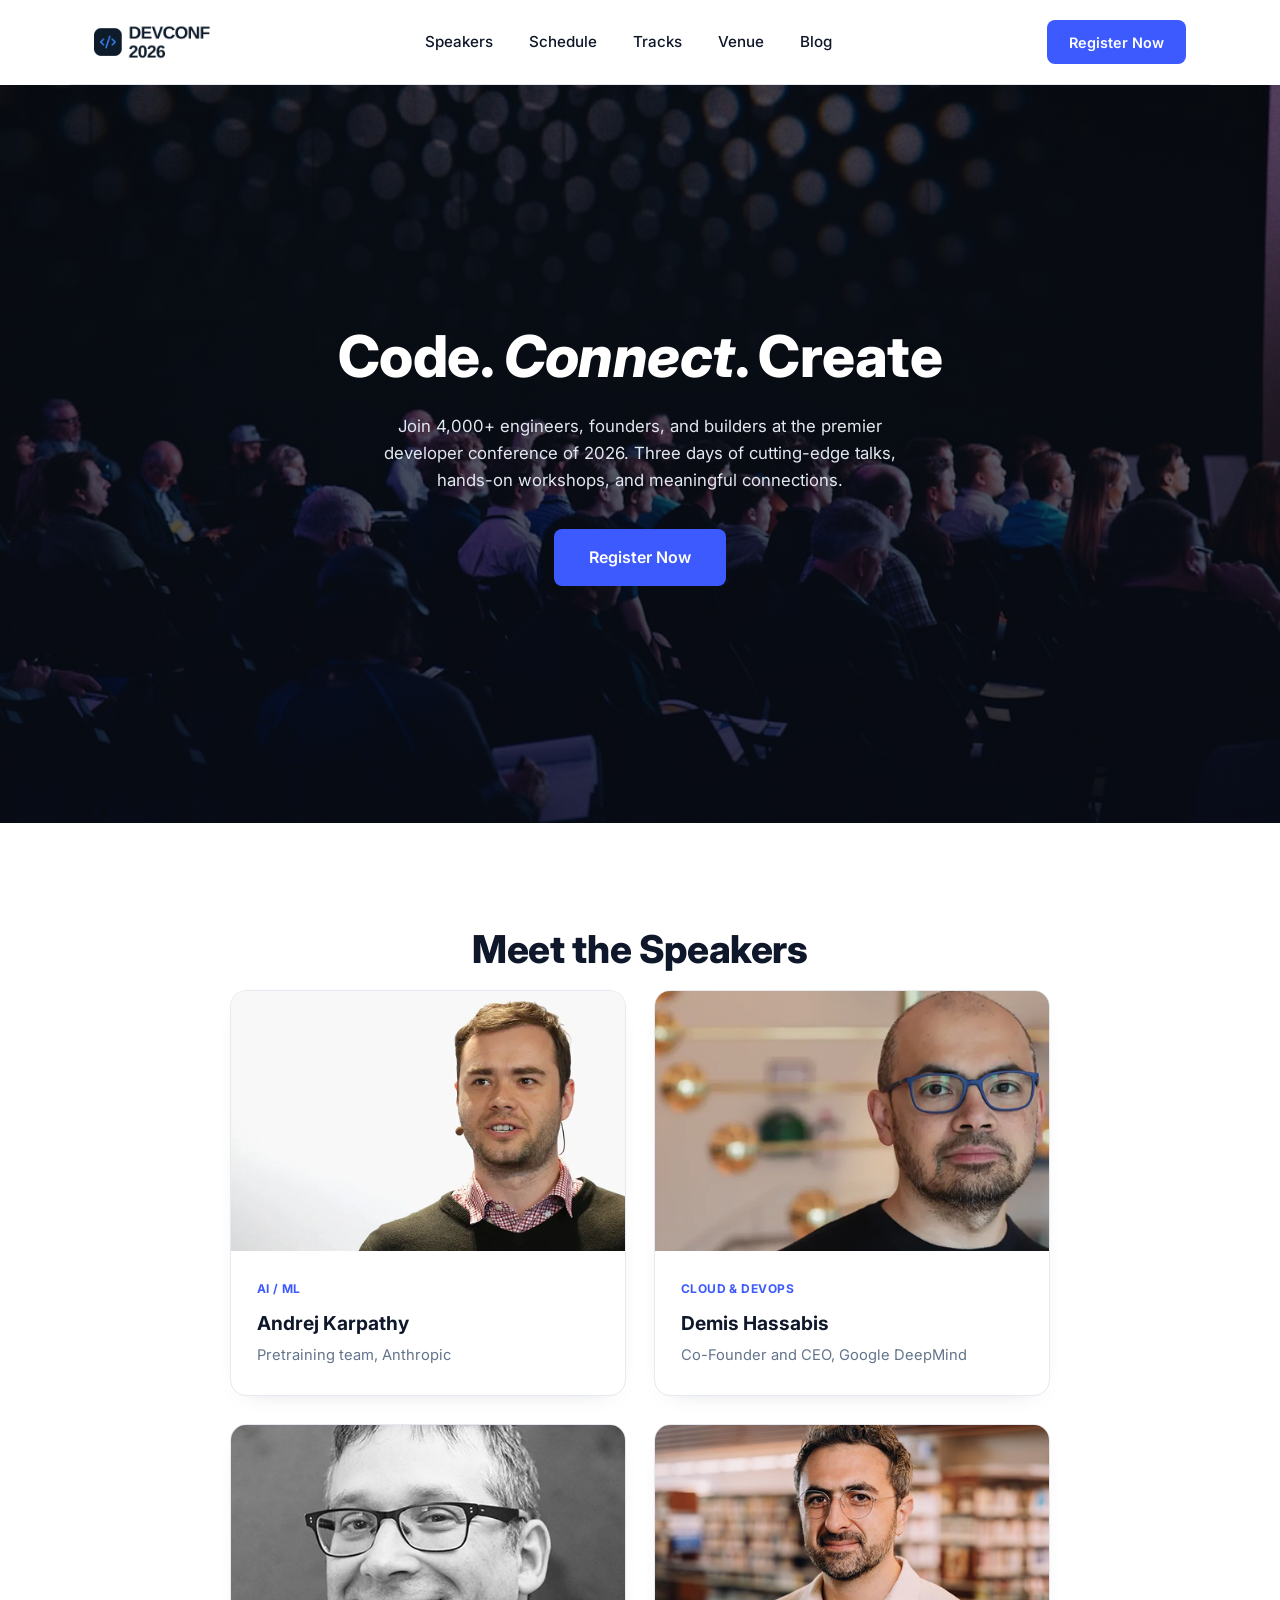
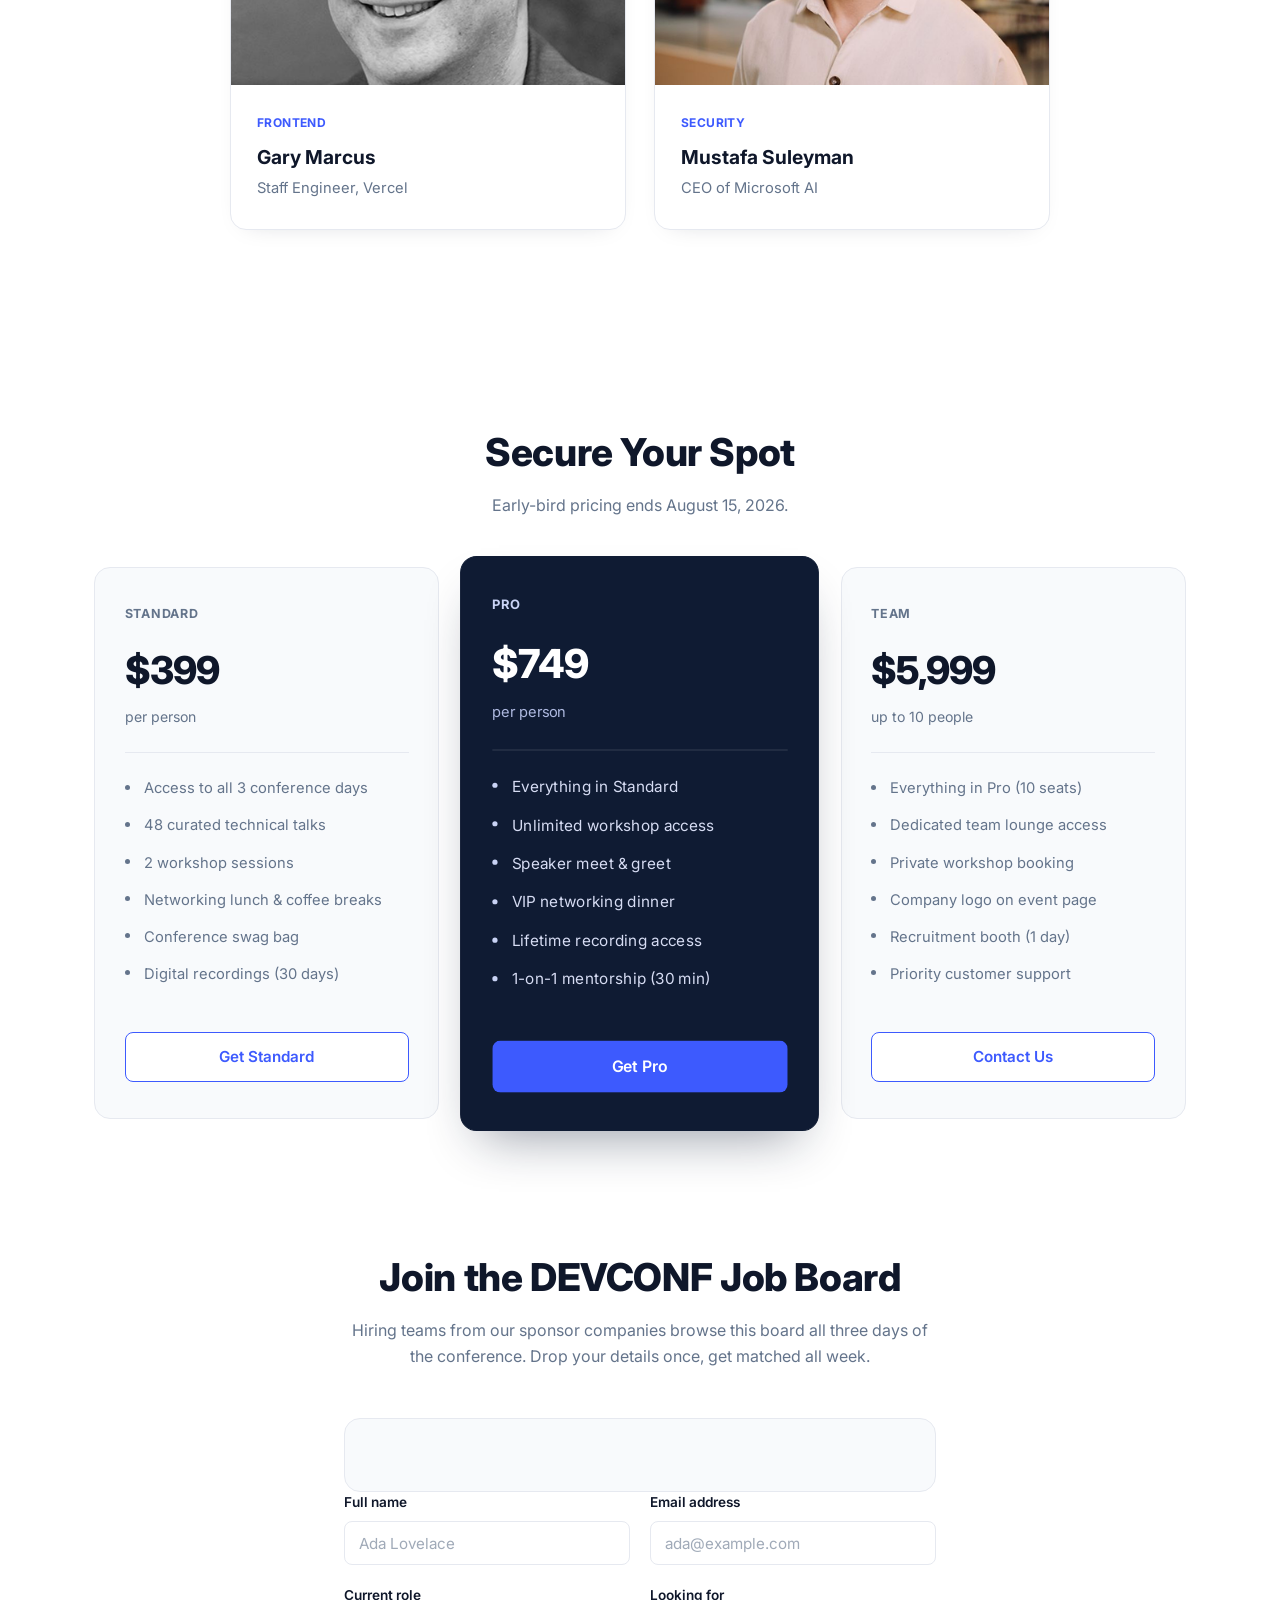
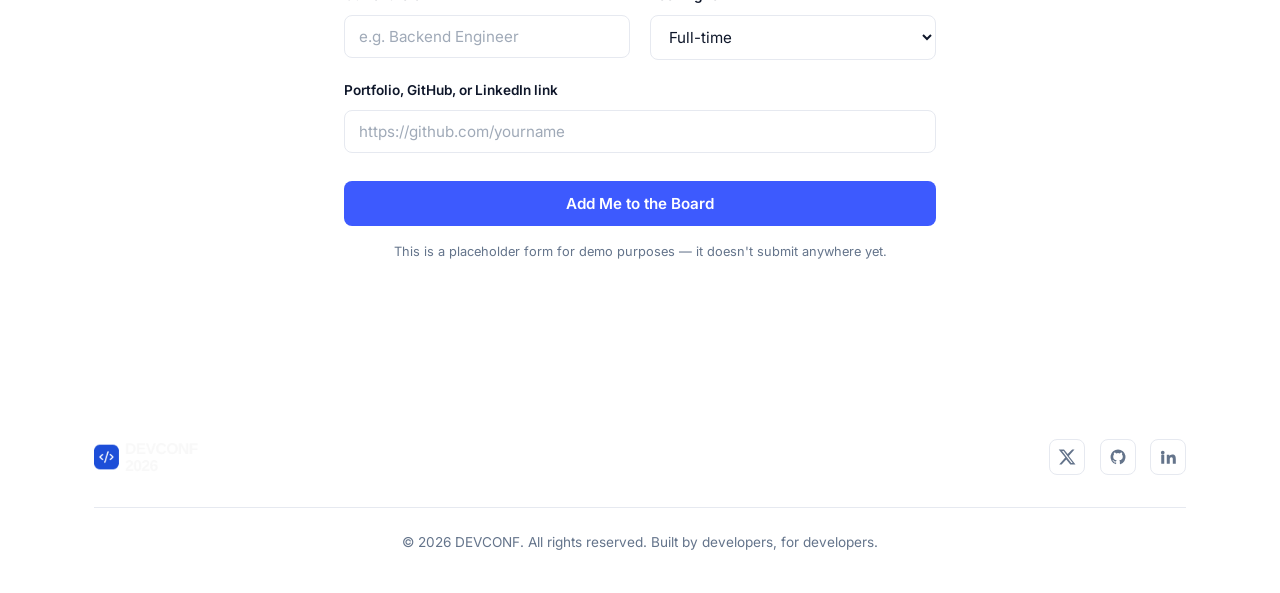
==== commit 3cdb5f1a: "spice" ====
--- a/index.html
+++ b/index.html
@@ -14,7 +14,6 @@
     <a href="#top" class="logo">
       <img src="./assets/logo.png" alt="DEVCONF 2026 logo" class="logo-img">
     </a>
-
     <nav class="nav-links">
       <a href="#speakers">Speakers</a>
       <a href="#schedule">Schedule</a>
@@ -22,8 +21,7 @@
       <a href="#venue">Venue</a>
       <a href="#blog">Blog</a>
     </nav>
-
-    <a href="#pricing" class="btn btn-primary nav-cta">Register Now</a>
+  <a href="./register.html" class="btn btn-primary nav-cta">Register Now</a>
   </header>
   <section class="hero" id="top">
     <div class="hero-overlay"></div>
@@ -34,8 +32,7 @@
         developer conference of 2026. Three days of cutting-edge talks,
         hands-on workshops, and meaningful connections.
       </p>
-      <a href="#pricing" class="btn btn-primary hero-cta">Register Now</a>
-    </div>
+      <a href="./register.html" class="btn btn-primary hero-cta">Register Now</a>
   </section>
  <section class="speakers" id="speakers">
     <h2 class="section-heading">Meet the Speakers</h2>
@@ -145,8 +142,7 @@
       three days of the conference. Drop your details once, get matched
       all week.
     </p>
- 
-    <form class="job-form" action="#" method="post">
+ <form class="job-form" action="./thank-you.html" method="get"></form>
       <div class="form-row">
         <div class="form-group">
           <label for="full-name">Full name</label>
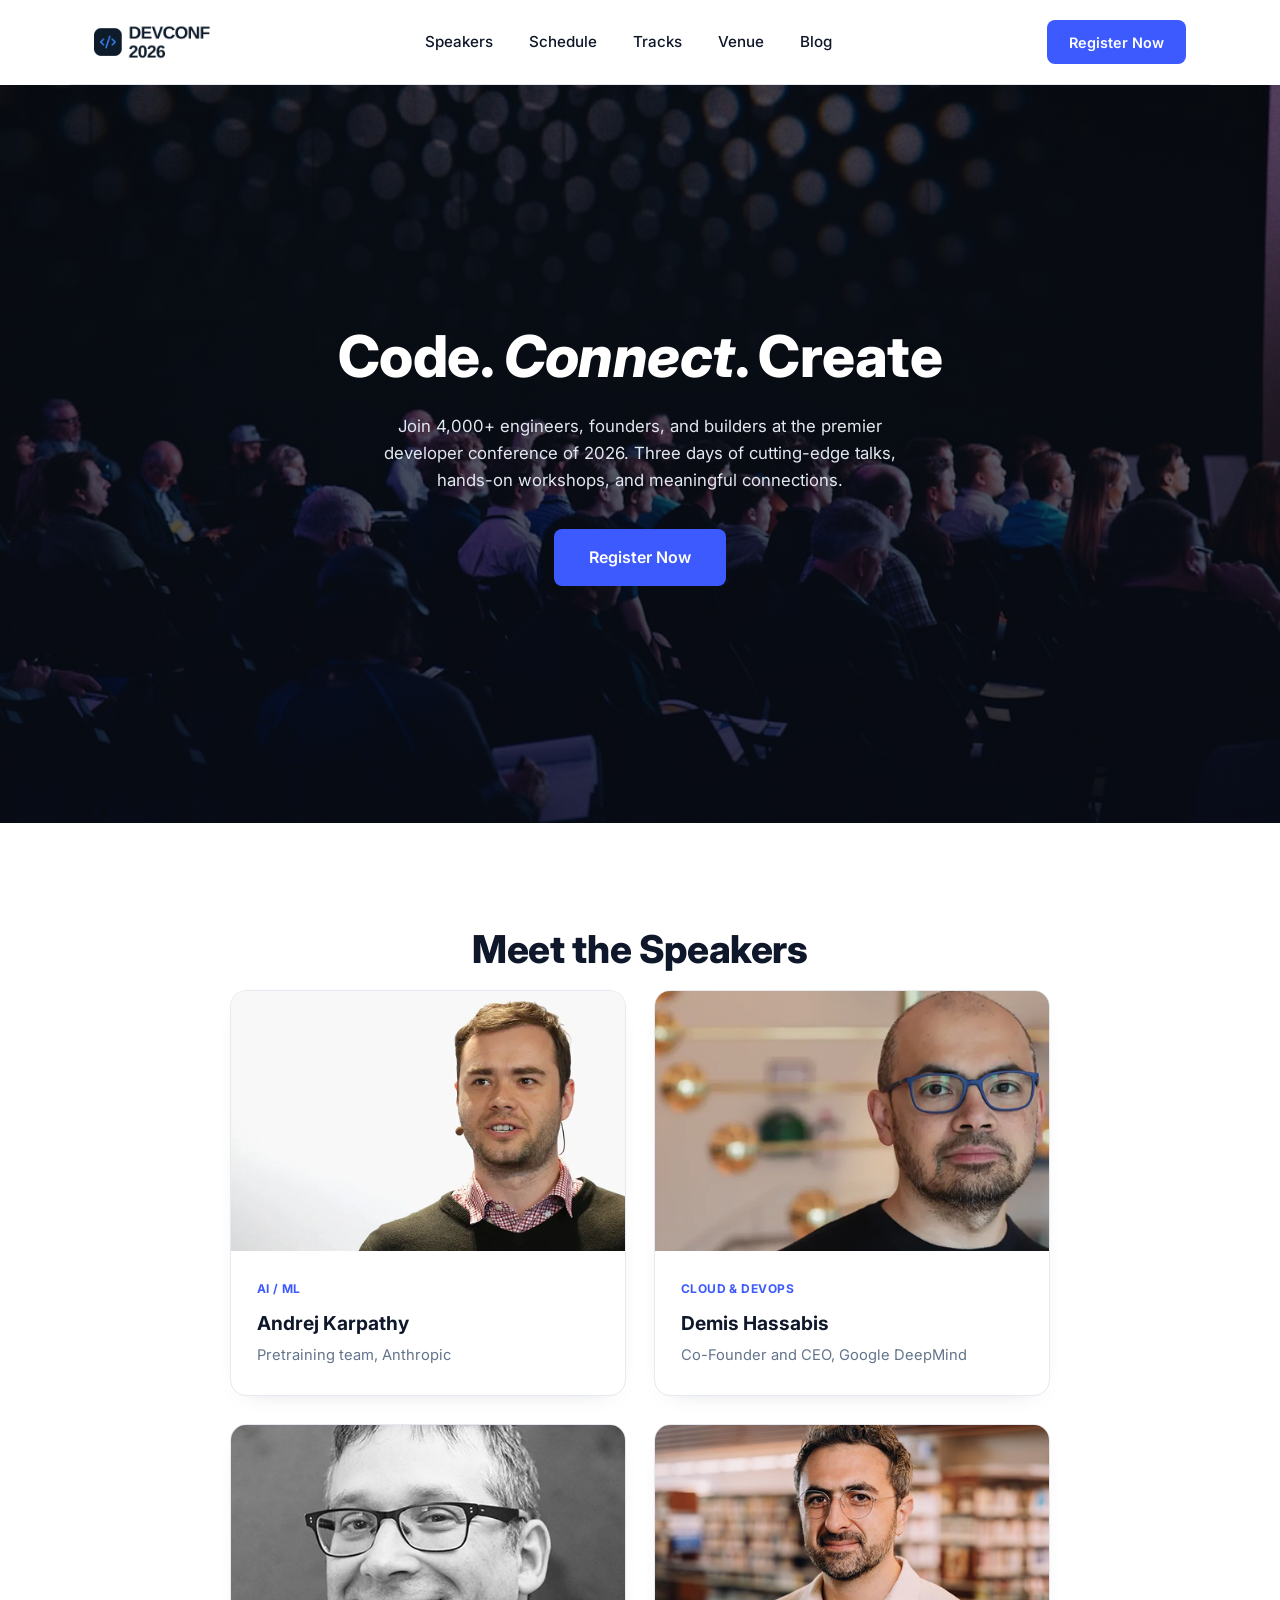
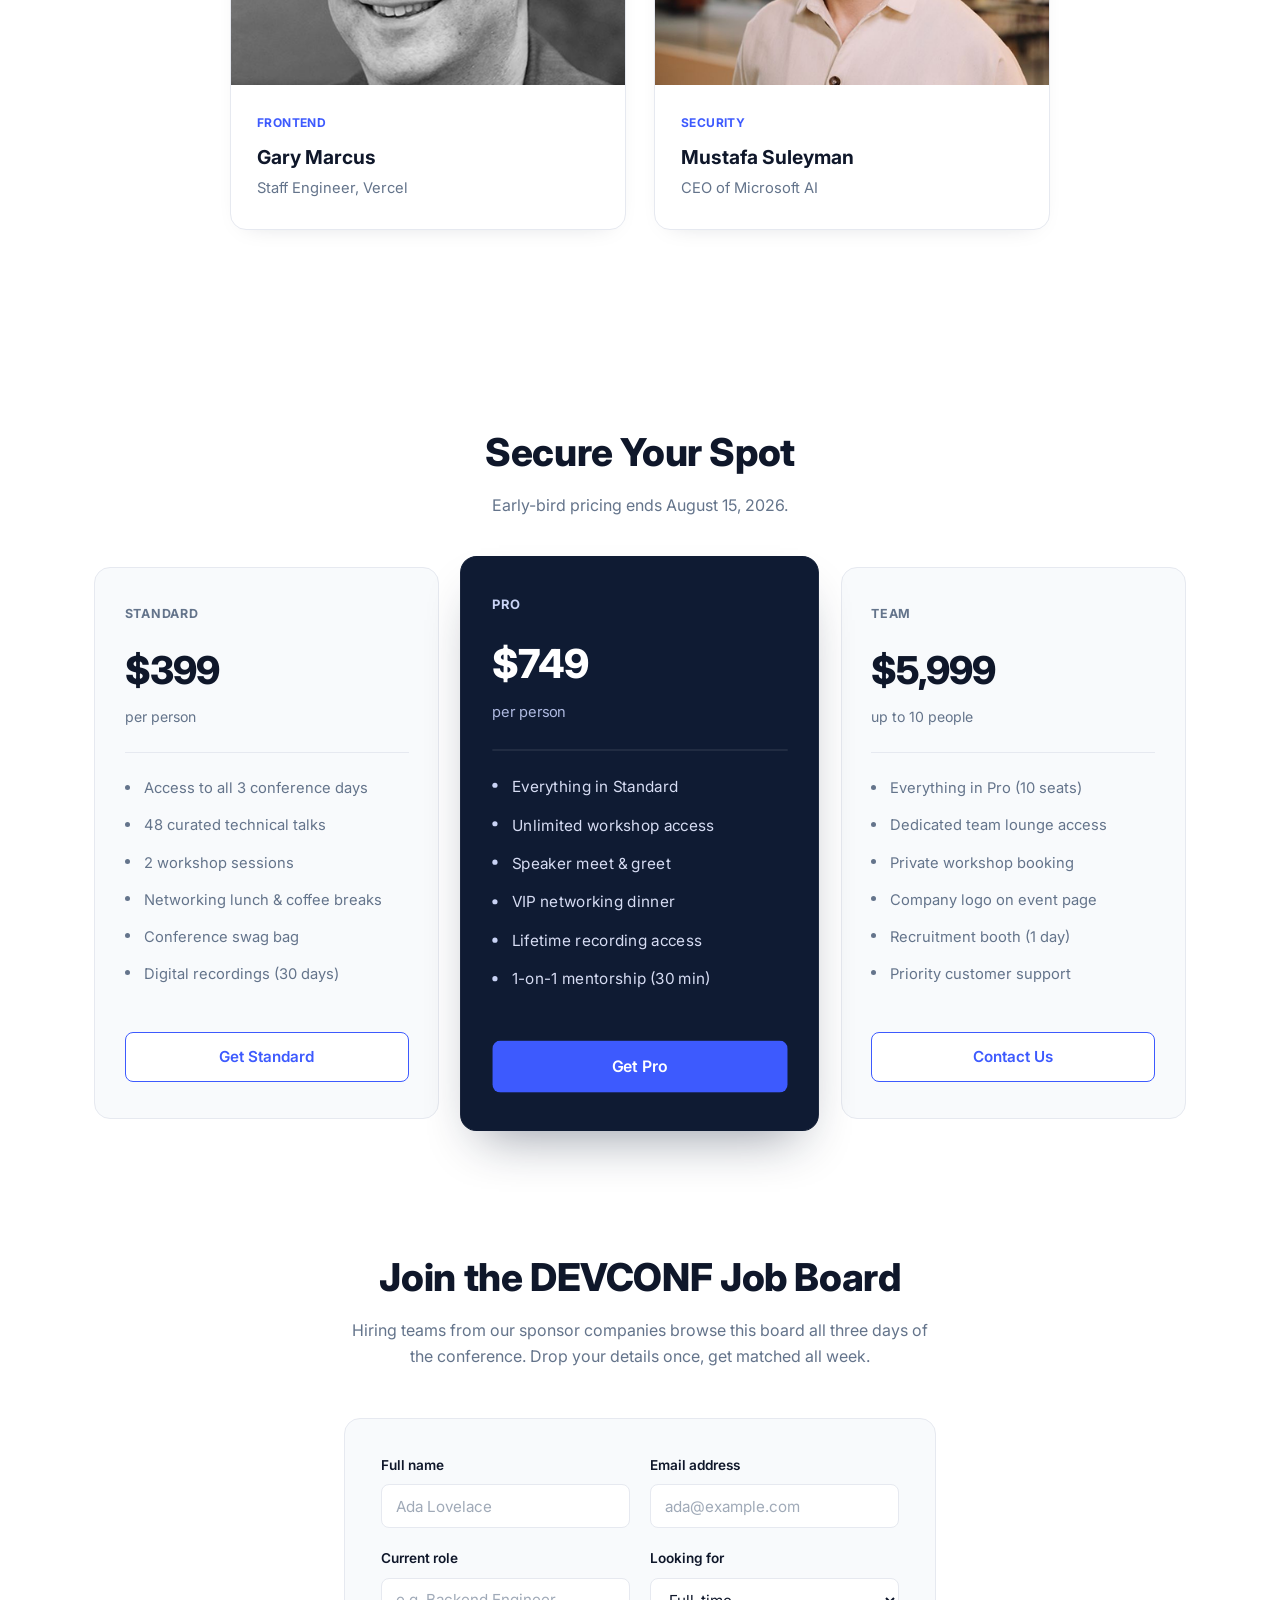
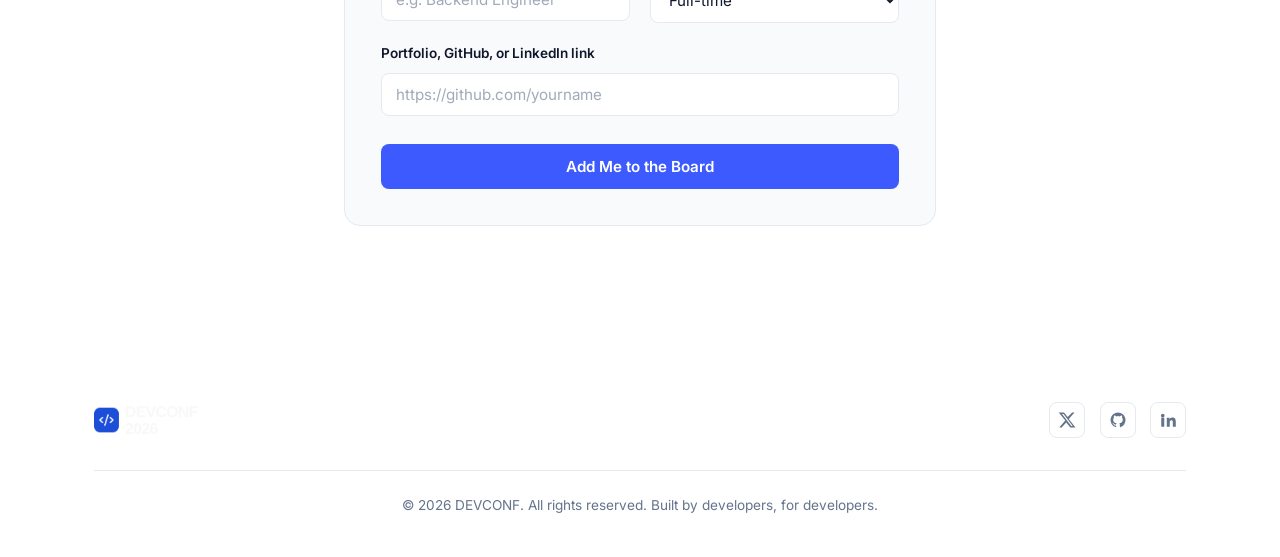
==== commit e5d4ef7e: "dn" ====
--- a/index.html
+++ b/index.html
@@ -142,8 +142,8 @@
       three days of the conference. Drop your details once, get matched
       all week.
     </p>
- <form class="job-form" action="./thank-you.html" method="get"></form>
-      <div class="form-row">
+<form class="job-form" action="./thank-you.html" method="get">
+        <div class="form-row">
         <div class="form-group">
           <label for="full-name">Full name</label>
           <input type="text" id="full-name" name="full-name" placeholder="Ada Lovelace" required>
@@ -176,8 +176,6 @@
       </div>
  
       <button type="submit" class="btn btn-primary form-submit">Add Me to the Board</button>
-      <p class="form-note">This is a placeholder form for demo purposes — it doesn't submit anywhere yet.</p>
-    </form>
   </section>
 
     </div>
